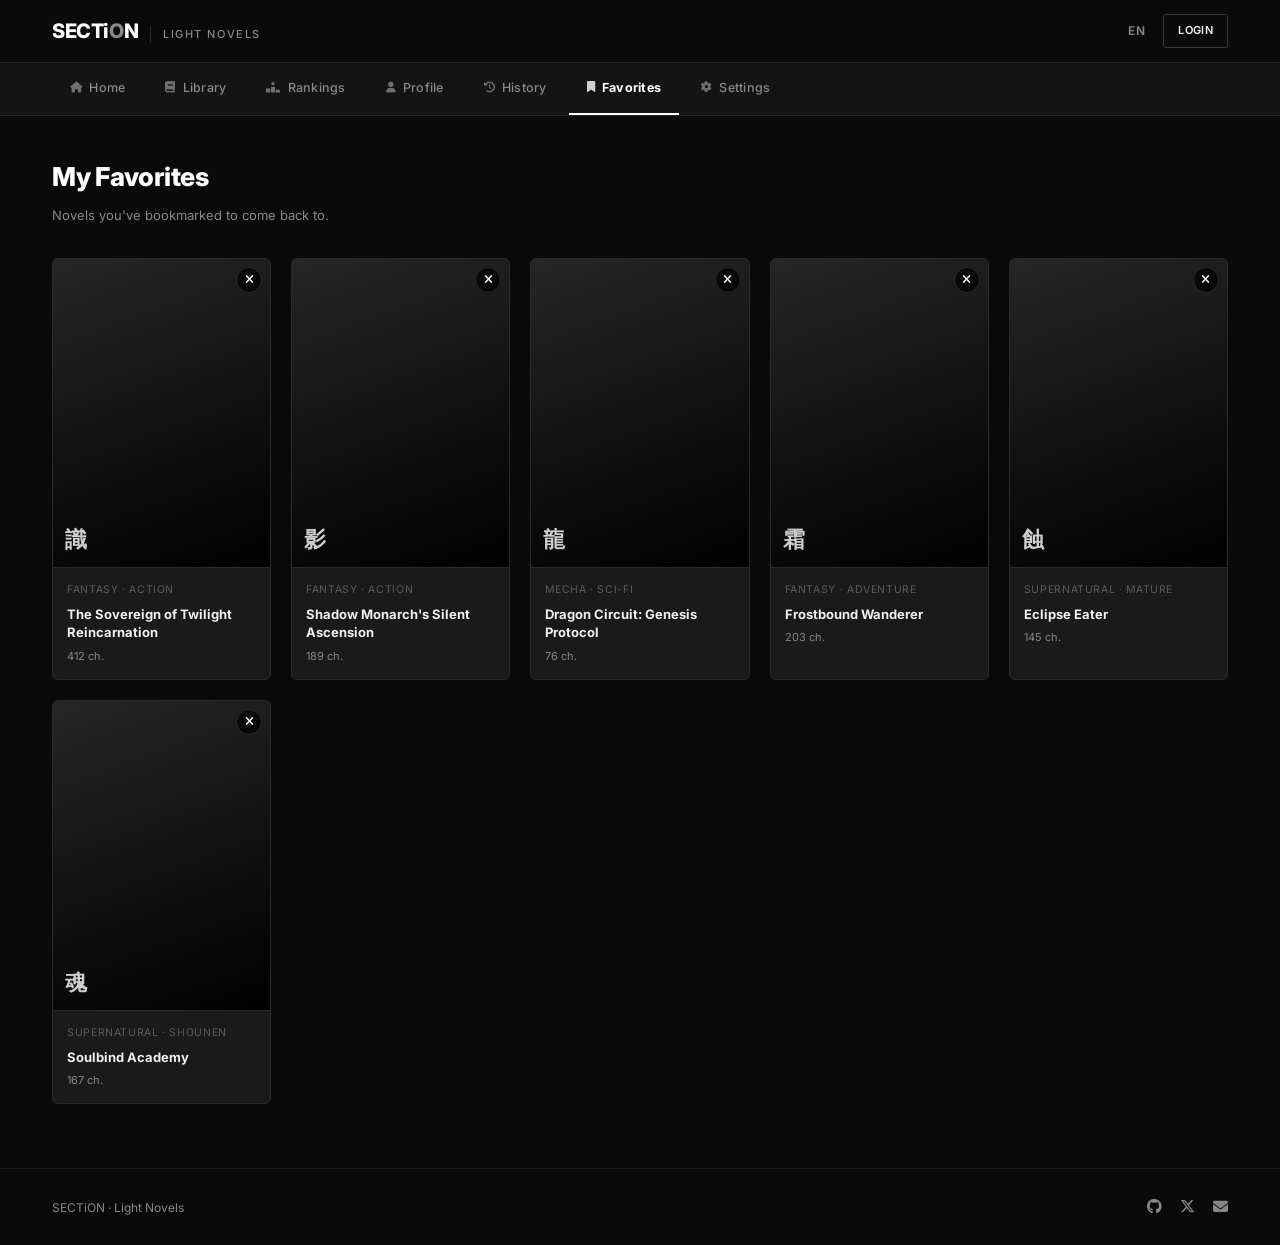
==== favorites.html @ a9628f1f "Initial commit: SECTiON light novel reader site" ====
<!DOCTYPE html>
<html lang="en">
<head>
<meta charset="UTF-8">
<meta name="viewport" content="width=device-width, initial-scale=1.0">
<title>My Favorites — SECTiON</title>
<link rel="preconnect" href="https://fonts.googleapis.com">
<link href="https://fonts.googleapis.com/css2?family=Inter:wght@300;400;500;600;700;800&display=swap" rel="stylesheet">
<link rel="stylesheet" href="https://cdnjs.cloudflare.com/ajax/libs/font-awesome/6.5.1/css/all.min.css">
<link rel="stylesheet" href="style.css">
</head>
<body>

<header class="topbar">
  <div class="topbar-inner">
    <div class="brand">
      <a href="index.html" class="brand-mark">SECTi<span class="dot">O</span>N</a>
      <span class="brand-sub">Light Novels</span>
    </div>
    <div class="topbar-right">
      <span class="lang-switch">EN</span>
      <a href="login.html" class="btn btn-outline btn-sm">Login</a>
    </div>
  </div>
</header>

<nav class="navbar">
  <div class="navbar-inner">
    <a href="index.html"><i class="fa-solid fa-house"></i>Home</a>
    <a href="library.html"><i class="fa-solid fa-book"></i>Library</a>
    <a href="rankings.html"><i class="fa-solid fa-ranking-star"></i>Rankings</a>
    <a href="profile.html"><i class="fa-solid fa-user"></i>Profile</a>
    <a href="history.html"><i class="fa-solid fa-clock-rotate-left"></i>History</a>
    <a href="favorites.html" class="active"><i class="fa-solid fa-bookmark"></i>Favorites</a>
    <a href="settings.html"><i class="fa-solid fa-gear"></i>Settings</a>
  </div>
</nav>

<main>
  <div class="container">

    <h1 class="page-title">My Favorites</h1>
    <p class="page-subtitle">Novels you've bookmarked to come back to.</p>

    <div class="novel-grid">

      <a href="novel-detail.html" class="novel-card">
        <button class="remove-btn"><i class="fa-solid fa-xmark"></i></button>
        <div class="cover" data-initial="識"></div>
        <div class="info">
          <div class="genre-mini">Fantasy · Action</div>
          <div class="title">The Sovereign of Twilight Reincarnation</div>
          <div class="meta-line"><span>412 ch.</span></div>
        </div>
      </a>

      <a href="novel-detail.html" class="novel-card">
        <button class="remove-btn"><i class="fa-solid fa-xmark"></i></button>
        <div class="cover" data-initial="影"></div>
        <div class="info">
          <div class="genre-mini">Fantasy · Action</div>
          <div class="title">Shadow Monarch's Silent Ascension</div>
          <div class="meta-line"><span>189 ch.</span></div>
        </div>
      </a>

      <a href="novel-detail.html" class="novel-card">
        <button class="remove-btn"><i class="fa-solid fa-xmark"></i></button>
        <div class="cover" data-initial="龍"></div>
        <div class="info">
          <div class="genre-mini">Mecha · Sci-fi</div>
          <div class="title">Dragon Circuit: Genesis Protocol</div>
          <div class="meta-line"><span>76 ch.</span></div>
        </div>
      </a>

      <a href="novel-detail.html" class="novel-card">
        <button class="remove-btn"><i class="fa-solid fa-xmark"></i></button>
        <div class="cover" data-initial="霜"></div>
        <div class="info">
          <div class="genre-mini">Fantasy · Adventure</div>
          <div class="title">Frostbound Wanderer</div>
          <div class="meta-line"><span>203 ch.</span></div>
        </div>
      </a>

      <a href="novel-detail.html" class="novel-card">
        <button class="remove-btn"><i class="fa-solid fa-xmark"></i></button>
        <div class="cover" data-initial="蝕"></div>
        <div class="info">
          <div class="genre-mini">Supernatural · Mature</div>
          <div class="title">Eclipse Eater</div>
          <div class="meta-line"><span>145 ch.</span></div>
        </div>
      </a>

      <a href="novel-detail.html" class="novel-card">
        <button class="remove-btn"><i class="fa-solid fa-xmark"></i></button>
        <div class="cover" data-initial="魂"></div>
        <div class="info">
          <div class="genre-mini">Supernatural · Shounen</div>
          <div class="title">Soulbind Academy</div>
          <div class="meta-line"><span>167 ch.</span></div>
        </div>
      </a>

    </div>

  </div>
</main>

<footer class="footer">
  <div class="footer-inner">
    <span>SECTiON · Light Novels</span>
    <div class="footer-social">
      <a href="#"><i class="fa-brands fa-github"></i></a>
      <a href="#"><i class="fa-brands fa-x-twitter"></i></a>
      <a href="#"><i class="fa-solid fa-envelope"></i></a>
    </div>
  </div>
</footer>

</body>
</html>
---- style.css ----
/* ==========================================================================
   SECTiON — Light Novel MTL Reader
   Shared stylesheet — Black & White, minimal, high-end
   ========================================================================== */

:root {
  --bg-main: #0a0a0a;
  --bg-secondary: #141414;
  --bg-card: #1a1a1a;
  --bg-hover: #222222;

  --text-main: #f0f0f0;
  --text-secondary: #888888;
  --text-tertiary: #5c5c5c;
  --text-highlight: #ffffff;

  --border: #2a2a2a;
  --border-soft: #1f1f1f;
  --accent: #ffffff;
  --accent-dim: #cccccc;

  --radius: 6px;
  --radius-sm: 3px;

  --font: 'Inter', -apple-system, sans-serif;

  --ease: cubic-bezier(0.16, 1, 0.3, 1);
}

* { margin: 0; padding: 0; box-sizing: border-box; }

html { scroll-behavior: smooth; }

body {
  background: var(--bg-main);
  color: var(--text-main);
  font-family: var(--font);
  font-size: 14.5px;
  line-height: 1.6;
  -webkit-font-smoothing: antialiased;
  min-height: 100vh;
  display: flex;
  flex-direction: column;
}

a { color: inherit; text-decoration: none; }
ul { list-style: none; }
img { max-width: 100%; display: block; }
button, input, select { font-family: var(--font); }

::selection { background: #ffffff; color: #000000; }

:focus-visible {
  outline: 1px solid var(--text-main);
  outline-offset: 2px;
}

.container {
  max-width: 1240px;
  margin: 0 auto;
  padding: 0 32px;
  width: 100%;
}

/* ==========================================================================
   TOP BAR
   ========================================================================== */

.topbar {
  border-bottom: 1px solid var(--border-soft);
  background: var(--bg-main);
}

.topbar-inner {
  display: flex;
  align-items: center;
  justify-content: space-between;
  padding: 14px 32px;
  max-width: 1240px;
  margin: 0 auto;
}

.brand {
  display: flex;
  align-items: baseline;
  gap: 12px;
}

.brand-mark {
  font-size: 20px;
  font-weight: 800;
  letter-spacing: -0.02em;
  color: var(--text-highlight);
}

.brand-mark .dot {
  color: var(--text-secondary);
}

.brand-sub {
  font-size: 11px;
  font-weight: 500;
  color: var(--text-secondary);
  text-transform: uppercase;
  letter-spacing: 0.14em;
  padding-left: 12px;
  border-left: 1px solid var(--border);
}

.topbar-right {
  display: flex;
  align-items: center;
  gap: 18px;
}

.lang-switch {
  font-size: 12px;
  font-weight: 600;
  color: var(--text-secondary);
  letter-spacing: 0.04em;
  cursor: pointer;
  transition: color 0.2s var(--ease);
}
.lang-switch:hover { color: var(--text-main); }

/* ==========================================================================
   BUTTONS
   ========================================================================== */

.btn {
  display: inline-flex;
  align-items: center;
  justify-content: center;
  gap: 8px;
  font-size: 12.5px;
  font-weight: 600;
  letter-spacing: 0.03em;
  text-transform: uppercase;
  padding: 10px 20px;
  border-radius: var(--radius-sm);
  border: 1px solid var(--border);
  cursor: pointer;
  transition: all 0.2s var(--ease);
  white-space: nowrap;
}

.btn-outline {
  background: transparent;
  color: var(--text-main);
  border-color: #3a3a3a;
}
.btn-outline:hover {
  border-color: var(--text-highlight);
  color: var(--text-highlight);
  background: var(--bg-hover);
}

.btn-solid {
  background: var(--text-highlight);
  color: #0a0a0a;
  border-color: var(--text-highlight);
}
.btn-solid:hover {
  background: var(--accent-dim);
  border-color: var(--accent-dim);
}

.btn-ghost {
  background: transparent;
  border-color: transparent;
  color: var(--text-secondary);
}
.btn-ghost:hover { color: var(--text-main); }

.btn-sm { padding: 7px 14px; font-size: 11px; }
.btn-block { width: 100%; }
.btn-icon-only {
  width: 40px; height: 40px; padding: 0; border-radius: var(--radius-sm);
}

/* ==========================================================================
   NAVBAR
   ========================================================================== */

.navbar {
  border-bottom: 1px solid var(--border);
  background: var(--bg-secondary);
}

.navbar-inner {
  max-width: 1240px;
  margin: 0 auto;
  padding: 0 32px;
  display: flex;
  gap: 4px;
  overflow-x: auto;
}

.navbar a {
  display: inline-flex;
  align-items: center;
  gap: 7px;
  padding: 15px 18px;
  font-size: 12.5px;
  font-weight: 500;
  color: var(--text-secondary);
  border-bottom: 2px solid transparent;
  transition: color 0.2s var(--ease), border-color 0.2s var(--ease);
  letter-spacing: 0.02em;
}

.navbar a i { font-size: 11px; opacity: 0.8; }

.navbar a:hover { color: var(--text-main); }

.navbar a.active {
  color: var(--text-highlight);
  font-weight: 700;
  border-bottom-color: var(--text-highlight);
}

/* ==========================================================================
   MAIN LAYOUT
   ========================================================================== */

main {
  flex: 1;
  padding: 40px 0 64px;
}

.section-head {
  display: flex;
  align-items: baseline;
  justify-content: space-between;
  margin-bottom: 20px;
  gap: 20px;
}

.section-head h2 {
  font-size: 15px;
  font-weight: 700;
  text-transform: uppercase;
  letter-spacing: 0.1em;
  color: var(--text-highlight);
  display: flex;
  align-items: center;
  gap: 12px;
}

.section-head h2::before {
  content: '';
  width: 3px;
  height: 14px;
  background: var(--text-highlight);
  display: inline-block;
}

.section-head .view-all {
  font-size: 12px;
  color: var(--text-secondary);
  font-weight: 600;
  letter-spacing: 0.02em;
}
.section-head .view-all:hover { color: var(--text-main); }

section.block { margin-bottom: 56px; }

/* ==========================================================================
   GENRE TAGS
   ========================================================================== */

.genre-tags {
  display: flex;
  flex-wrap: wrap;
  gap: 8px;
  margin-bottom: 48px;
}

.genre-tag {
  padding: 8px 16px;
  font-size: 12px;
  font-weight: 500;
  color: var(--text-secondary);
  border: 1px solid var(--border);
  border-radius: var(--radius-sm);
  transition: all 0.2s var(--ease);
  letter-spacing: 0.01em;
}

.genre-tag:hover {
  color: var(--text-main);
  border-color: #444444;
}

.genre-tag.active {
  color: #0a0a0a;
  background: var(--text-highlight);
  border-color: var(--text-highlight);
  font-weight: 700;
}

/* ==========================================================================
   FEATURED NOVEL
   ========================================================================== */

.featured {
  background: var(--bg-secondary);
  border: 1px solid var(--border);
  border-radius: var(--radius);
  padding: 44px;
  display: grid;
  grid-template-columns: 200px 1fr;
  gap: 40px;
}

.featured-cover {
  width: 200px;
  height: 280px;
  border-radius: var(--radius-sm);
  background: linear-gradient(155deg, #2a2a2a 0%, #0a0a0a 60%, #000 100%);
  border: 1px solid var(--border);
  position: relative;
  overflow: hidden;
}

.featured-cover::after {
  content: '';
  position: absolute;
  inset: 0;
  background: repeating-linear-gradient(115deg, transparent 0 18px, rgba(255,255,255,0.025) 18px 19px);
}

.featured-cover .cover-glyph {
  position: absolute;
  bottom: 16px;
  left: 16px;
  font-size: 34px;
  font-weight: 800;
  color: rgba(255,255,255,0.85);
  letter-spacing: -0.03em;
}

.badge {
  display: inline-block;
  font-size: 10.5px;
  font-weight: 800;
  letter-spacing: 0.12em;
  text-transform: uppercase;
  padding: 5px 10px;
  border: 1px solid var(--text-highlight);
  color: var(--text-highlight);
  border-radius: var(--radius-sm);
  margin-bottom: 16px;
}

.featured-body { display: flex; flex-direction: column; }

.featured-title {
  font-size: 30px;
  font-weight: 800;
  letter-spacing: -0.02em;
  margin-bottom: 10px;
  color: var(--text-highlight);
}

.tag-row {
  display: flex;
  gap: 8px;
  flex-wrap: wrap;
  margin-bottom: 18px;
}

.tag {
  font-size: 11px;
  font-weight: 600;
  color: var(--text-secondary);
  border: 1px solid var(--border);
  padding: 4px 10px;
  border-radius: var(--radius-sm);
  letter-spacing: 0.02em;
}

.featured-desc {
  color: var(--text-secondary);
  font-size: 13.5px;
  line-height: 1.75;
  margin-bottom: 22px;
  max-width: 640px;
}

.featured-meta {
  display: flex;
  gap: 28px;
  margin-bottom: 26px;
  font-size: 12.5px;
  color: var(--text-secondary);
}

.featured-meta strong {
  color: var(--text-main);
  font-weight: 700;
  display: block;
  font-size: 15px;
  margin-bottom: 2px;
}

.featured-actions { display: flex; gap: 12px; margin-top: auto; }

/* ==========================================================================
   NOVEL GRID / CARDS
   ========================================================================== */

.novel-grid {
  display: grid;
  grid-template-columns: repeat(auto-fill, minmax(190px, 1fr));
  gap: 20px;
}

.novel-card {
  background: var(--bg-card);
  border: 1px solid var(--border);
  border-radius: var(--radius);
  overflow: hidden;
  transition: border-color 0.2s var(--ease), transform 0.2s var(--ease), background 0.2s var(--ease);
  display: block;
  position: relative;
}

.novel-card:hover {
  border-color: #444444;
  background: var(--bg-hover);
  transform: translateY(-2px);
}

.novel-card .cover {
  width: 100%;
  aspect-ratio: 2 / 2.85;
  background: linear-gradient(160deg, #262626 0%, #0d0d0d 65%, #000 100%);
  position: relative;
  border-bottom: 1px solid var(--border);
}

.novel-card .cover::after {
  content: attr(data-initial);
  position: absolute;
  bottom: 10px;
  left: 12px;
  font-size: 22px;
  font-weight: 800;
  color: rgba(255,255,255,0.8);
}

.novel-card .remove-btn {
  position: absolute;
  top: 8px;
  right: 8px;
  width: 26px;
  height: 26px;
  border-radius: 50%;
  background: rgba(0,0,0,0.7);
  border: 1px solid var(--border);
  color: var(--text-main);
  display: flex;
  align-items: center;
  justify-content: center;
  font-size: 12px;
  z-index: 2;
  transition: all 0.2s var(--ease);
}
.novel-card .remove-btn:hover {
  background: var(--text-highlight);
  color: #0a0a0a;
}

.novel-card .info { padding: 14px; }

.novel-card .title {
  font-size: 13px;
  font-weight: 700;
  color: var(--text-main);
  margin-bottom: 6px;
  display: -webkit-box;
  -webkit-line-clamp: 2;
  -webkit-box-orient: vertical;
  overflow: hidden;
  line-height: 1.4;
}

.novel-card:hover .title { color: var(--text-highlight); }

.novel-card .meta-line {
  display: flex;
  justify-content: space-between;
  font-size: 11px;
  color: var(--text-secondary);
}

.novel-card .genre-mini {
  font-size: 10.5px;
  color: var(--text-tertiary);
  text-transform: uppercase;
  letter-spacing: 0.06em;
  margin-bottom: 6px;
}

/* ==========================================================================
   TOP SPENDERS / RANK LIST
   ========================================================================== */

.rank-list {
  background: var(--bg-card);
  border: 1px solid var(--border);
  border-radius: var(--radius);
  overflow: hidden;
}

.rank-row {
  display: flex;
  align-items: center;
  gap: 18px;
  padding: 14px 22px;
  border-bottom: 1px solid var(--border-soft);
  transition: background 0.2s var(--ease);
}
.rank-row:last-child { border-bottom: none; }
.rank-row:hover { background: var(--bg-hover); }

.rank-num {
  font-size: 15px;
  font-weight: 800;
  color: var(--text-tertiary);
  width: 28px;
  text-align: center;
}
.rank-row:nth-child(-n+3) .rank-num { color: var(--text-highlight); font-size: 18px; }

.rank-avatar {
  width: 34px; height: 34px;
  border-radius: 50%;
  background: #262626;
  border: 1px solid var(--border);
  display: flex; align-items: center; justify-content: center;
  font-size: 12px; font-weight: 700; color: var(--text-secondary);
}

.rank-name { flex: 1; font-size: 13px; font-weight: 600; color: var(--text-main); }
.rank-sub { font-size: 11px; color: var(--text-secondary); }

.rank-tickets {
  font-size: 13px; font-weight: 700; color: var(--text-highlight);
  display: flex; align-items: center; gap: 6px;
}
.rank-tickets i { font-size: 11px; color: var(--text-secondary); }

/* ==========================================================================
   AD BLOCKER NOTICE
   ========================================================================== */

.ad-notice {
  display: flex;
  align-items: center;
  justify-content: space-between;
  gap: 20px;
  background: var(--bg-secondary);
  border: 1px solid var(--border);
  border-radius: var(--radius);
  padding: 16px 24px;
  margin-bottom: 44px;
}

.ad-notice-text {
  display: flex;
  align-items: center;
  gap: 14px;
  font-size: 13px;
  color: var(--text-secondary);
}
.ad-notice-text i { color: var(--text-main); font-size: 16px; }
.ad-notice-text strong { color: var(--text-main); font-weight: 700; }

/* ==========================================================================
   FOOTER
   ========================================================================== */

.footer {
  border-top: 1px solid var(--border-soft);
  padding: 26px 0;
  margin-top: auto;
}

.footer-inner {
  max-width: 1240px;
  margin: 0 auto;
  padding: 0 32px;
  display: flex;
  align-items: center;
  justify-content: space-between;
  font-size: 12px;
  color: var(--text-secondary);
}

.footer-social { display: flex; gap: 18px; }
.footer-social a {
  color: var(--text-secondary);
  font-size: 15px;
  transition: color 0.2s var(--ease);
}
.footer-social a:hover { color: var(--text-highlight); }

/* ==========================================================================
   LOGIN PAGE
   ========================================================================== */

.auth-wrap {
  min-height: calc(100vh - 200px);
  display: flex;
  align-items: center;
  justify-content: center;
  padding: 60px 20px;
}

.auth-box {
  width: 420px;
  max-width: 100%;
  background: var(--bg-secondary);
  border: 1px solid var(--border);
  border-radius: var(--radius);
  padding: 40px;
}

.auth-title {
  font-size: 24px;
  font-weight: 800;
  color: var(--text-highlight);
  margin-bottom: 6px;
  letter-spacing: -0.01em;
}

.auth-sub {
  font-size: 13px;
  color: var(--text-secondary);
  margin-bottom: 30px;
}

.field { margin-bottom: 18px; }

.field label {
  display: block;
  font-size: 11.5px;
  font-weight: 700;
  text-transform: uppercase;
  letter-spacing: 0.06em;
  color: var(--text-secondary);
  margin-bottom: 8px;
}

.field input {
  width: 100%;
  background: var(--bg-main);
  border: 1px solid var(--border);
  border-radius: var(--radius-sm);
  color: var(--text-main);
  padding: 11px 14px;
  font-size: 13.5px;
  transition: border-color 0.2s var(--ease);
}
.field input:focus {
  outline: none;
  border-color: var(--text-highlight);
}
.field input::placeholder { color: var(--text-tertiary); }

.field-row {
  display: flex;
  align-items: center;
  justify-content: space-between;
  margin-bottom: 24px;
  font-size: 12px;
}

.checkbox-row { display: flex; align-items: center; gap: 8px; color: var(--text-secondary); }
.checkbox-row input { accent-color: #ffffff; }

.link-muted { color: var(--text-secondary); }
.link-muted:hover { color: var(--text-main); }

.auth-divider {
  display: flex;
  align-items: center;
  gap: 14px;
  margin: 26px 0;
  color: var(--text-tertiary);
  font-size: 11px;
  text-transform: uppercase;
  letter-spacing: 0.08em;
}
.auth-divider::before, .auth-divider::after {
  content: '';
  flex: 1;
  height: 1px;
  background: var(--border);
}

.social-row { display: flex; gap: 12px; }
.social-btn {
  flex: 1;
  height: 42px;
  border: 1px solid var(--border);
  border-radius: var(--radius-sm);
  display: flex;
  align-items: center;
  justify-content: center;
  font-size: 15px;
  color: var(--text-main);
  transition: all 0.2s var(--ease);
}
.social-btn:hover { border-color: var(--text-highlight); background: var(--bg-hover); }

.auth-footer {
  text-align: center;
  margin-top: 26px;
  font-size: 12.5px;
  color: var(--text-secondary);
}
.auth-footer a { color: var(--text-highlight); font-weight: 700; }

/* ==========================================================================
   NOVEL DETAIL
   ========================================================================== */

.detail-head {
  display: grid;
  grid-template-columns: 200px 1fr;
  gap: 40px;
  margin-bottom: 48px;
}

.detail-cover {
  width: 200px;
  height: 280px;
  border-radius: var(--radius-sm);
  border: 1px solid var(--border);
  background: linear-gradient(155deg, #2c2c2c 0%, #0a0a0a 60%, #000 100%);
  position: relative;
}
.detail-cover::after {
  content: '愛';
  position: absolute;
  bottom: 16px; left: 16px;
  font-size: 34px; font-weight: 800;
  color: rgba(255,255,255,0.75);
}

.detail-title {
  font-size: 28px;
  font-weight: 800;
  color: var(--text-highlight);
  letter-spacing: -0.02em;
  margin-bottom: 6px;
}

.detail-alt {
  font-size: 13px;
  color: var(--text-secondary);
  margin-bottom: 16px;
}

.stat-row {
  display: flex;
  gap: 36px;
  margin: 22px 0;
  padding: 18px 0;
  border-top: 1px solid var(--border);
  border-bottom: 1px solid var(--border);
}

.stat-item strong {
  display: block;
  font-size: 19px;
  font-weight: 800;
  color: var(--text-highlight);
}
.stat-item span {
  font-size: 11px;
  color: var(--text-secondary);
  text-transform: uppercase;
  letter-spacing: 0.06em;
}

.detail-desc {
  color: var(--text-secondary);
  font-size: 13.5px;
  line-height: 1.8;
  max-width: 700px;
  margin-bottom: 24px;
}

.detail-actions { display: flex; gap: 12px; }

.chapter-list {
  background: var(--bg-card);
  border: 1px solid var(--border);
  border-radius: var(--radius);
  overflow: hidden;
}

.chapter-row {
  display: flex;
  align-items: center;
  justify-content: space-between;
  padding: 16px 24px;
  border-bottom: 1px solid var(--border-soft);
  transition: background 0.2s var(--ease);
}
.chapter-row:last-child { border-bottom: none; }
.chapter-row:hover { background: var(--bg-hover); }

.chapter-info { display: flex; align-items: center; gap: 16px; }
.chapter-num { font-size: 12px; color: var(--text-tertiary); font-weight: 700; width: 46px; }
.chapter-name { font-size: 13.5px; font-weight: 600; color: var(--text-main); }
.chapter-date { font-size: 11.5px; color: var(--text-secondary); }

.status-pill {
  font-size: 10.5px;
  font-weight: 700;
  text-transform: uppercase;
  letter-spacing: 0.06em;
  padding: 4px 10px;
  border-radius: var(--radius-sm);
}
.status-pill.read { color: var(--text-tertiary); border: 1px solid var(--border); }
.status-pill.unread { color: #0a0a0a; background: var(--text-highlight); }

/* ==========================================================================
   LIBRARY / FILTER BAR
   ========================================================================== */

.filter-bar {
  display: flex;
  align-items: center;
  gap: 14px;
  margin-bottom: 32px;
  flex-wrap: wrap;
}

.search-box {
  flex: 1;
  min-width: 220px;
  position: relative;
}
.search-box i {
  position: absolute;
  left: 14px; top: 50%; transform: translateY(-50%);
  color: var(--text-secondary);
  font-size: 13px;
}
.search-box input {
  width: 100%;
  background: var(--bg-card);
  border: 1px solid var(--border);
  border-radius: var(--radius-sm);
  color: var(--text-main);
  padding: 11px 14px 11px 38px;
  font-size: 13px;
}
.search-box input:focus { outline: none; border-color: #444; }
.search-box input::placeholder { color: var(--text-tertiary); }

.select-box select {
  background: var(--bg-card);
  border: 1px solid var(--border);
  border-radius: var(--radius-sm);
  color: var(--text-main);
  padding: 11px 16px;
  font-size: 12.5px;
  font-weight: 600;
  cursor: pointer;
}

.pagination {
  display: flex;
  justify-content: center;
  gap: 8px;
  margin-top: 48px;
}
.page-btn {
  width: 36px; height: 36px;
  border: 1px solid var(--border);
  border-radius: var(--radius-sm);
  display: flex; align-items: center; justify-content: center;
  font-size: 12.5px; font-weight: 600; color: var(--text-secondary);
  transition: all 0.2s var(--ease);
}
.page-btn:hover { color: var(--text-main); border-color: #444; }
.page-btn.active { background: var(--text-highlight); color: #0a0a0a; border-color: var(--text-highlight); font-weight: 800; }

/* ==========================================================================
   RANKINGS
   ========================================================================== */

.tab-row {
  display: flex;
  gap: 6px;
  margin-bottom: 32px;
  border: 1px solid var(--border);
  border-radius: var(--radius-sm);
  padding: 4px;
  width: fit-content;
}
.tab-btn {
  padding: 9px 22px;
  font-size: 12px;
  font-weight: 700;
  letter-spacing: 0.03em;
  text-transform: uppercase;
  color: var(--text-secondary);
  border-radius: 4px;
  transition: all 0.2s var(--ease);
}
.tab-btn:hover { color: var(--text-main); }
.tab-btn.active { background: var(--text-highlight); color: #0a0a0a; }

.ranking-list { display: flex; flex-direction: column; gap: 10px; }

.ranking-row {
  display: flex;
  align-items: center;
  gap: 22px;
  padding: 20px 26px;
  background: var(--bg-card);
  border: 1px solid var(--border);
  border-radius: var(--radius);
  transition: all 0.2s var(--ease);
}
.ranking-row:hover { border-color: #444; background: var(--bg-hover); }

.ranking-row.top3 { padding: 26px 30px; }

.ranking-index {
  font-size: 22px;
  font-weight: 800;
  color: var(--text-tertiary);
  width: 44px;
}
.ranking-row.top3 .ranking-index { font-size: 32px; color: var(--text-highlight); }

.ranking-cover {
  width: 46px; height: 64px;
  border-radius: var(--radius-sm);
  border: 1px solid var(--border);
  background: linear-gradient(160deg, #262626, #0a0a0a);
  flex-shrink: 0;
}
.ranking-row.top3 .ranking-cover { width: 58px; height: 80px; }

.ranking-info { flex: 1; }
.ranking-title { font-size: 14.5px; font-weight: 700; color: var(--text-main); margin-bottom: 4px; }
.ranking-row.top3 .ranking-title { font-size: 17px; color: var(--text-highlight); }
.ranking-genres { font-size: 11px; color: var(--text-secondary); }

.ranking-tickets { text-align: right; }
.ranking-tickets strong { display: block; font-size: 17px; font-weight: 800; color: var(--text-highlight); }
.ranking-tickets span { font-size: 10.5px; color: var(--text-secondary); text-transform: uppercase; letter-spacing: 0.06em; }

/* ==========================================================================
   PROFILE
   ========================================================================== */

.profile-head {
  display: flex;
  align-items: center;
  gap: 28px;
  margin-bottom: 40px;
}

.avatar-lg {
  width: 100px; height: 100px;
  border-radius: 50%;
  border: 1px solid var(--text-highlight);
  background: #1a1a1a;
  display: flex; align-items: center; justify-content: center;
  font-size: 34px; font-weight: 800; color: var(--text-highlight);
}

.profile-name { font-size: 24px; font-weight: 800; color: var(--text-highlight); margin-bottom: 4px; }
.profile-handle { font-size: 13px; color: var(--text-secondary); margin-bottom: 10px; }
.profile-bio { font-size: 13px; color: var(--text-secondary); max-width: 480px; line-height: 1.6; }

.stat-cards {
  display: grid;
  grid-template-columns: repeat(3, 1fr);
  gap: 16px;
  margin-bottom: 40px;
}
.stat-card {
  background: var(--bg-card);
  border: 1px solid var(--border);
  border-radius: var(--radius);
  padding: 22px;
  text-align: center;
}
.stat-card strong { display: block; font-size: 26px; font-weight: 800; color: var(--text-highlight); margin-bottom: 4px; }
.stat-card span { font-size: 11px; color: var(--text-secondary); text-transform: uppercase; letter-spacing: 0.08em; }

.submenu {
  display: flex;
  gap: 10px;
  margin-bottom: 32px;
}
.submenu a {
  padding: 10px 18px;
  border: 1px solid var(--border);
  border-radius: var(--radius-sm);
  font-size: 12.5px;
  font-weight: 600;
  color: var(--text-secondary);
  transition: all 0.2s var(--ease);
}
.submenu a:hover { color: var(--text-main); border-color: #444; }

.recent-row {
  display: flex;
  align-items: center;
  gap: 16px;
  padding: 14px 20px;
  border-bottom: 1px solid var(--border-soft);
}
.recent-row:last-child { border-bottom: none; }
.recent-cover { width: 40px; height: 56px; border-radius: 3px; border: 1px solid var(--border); background: linear-gradient(160deg,#262626,#0a0a0a); flex-shrink:0; }
.recent-title { font-size: 13px; font-weight: 600; flex: 1; }
.recent-progress { font-size: 11.5px; color: var(--text-secondary); }

/* ==========================================================================
   HISTORY
   ========================================================================== */

.page-title {
  font-size: 26px;
  font-weight: 800;
  color: var(--text-highlight);
  letter-spacing: -0.01em;
  margin-bottom: 8px;
}
.page-subtitle {
  font-size: 13px;
  color: var(--text-secondary);
  margin-bottom: 32px;
}

.chip-filter { display: flex; gap: 8px; margin-bottom: 28px; }
.chip {
  padding: 8px 16px;
  font-size: 12px;
  font-weight: 600;
  color: var(--text-secondary);
  border: 1px solid var(--border);
  border-radius: 20px;
  transition: all 0.2s var(--ease);
}
.chip:hover { color: var(--text-main); }
.chip.active { background: var(--text-highlight); color: #0a0a0a; border-color: var(--text-highlight); }

.history-item {
  display: flex;
  align-items: center;
  gap: 20px;
  padding: 18px 22px;
  background: var(--bg-card);
  border: 1px solid var(--border);
  border-radius: var(--radius);
  margin-bottom: 12px;
}
.history-cover { width: 52px; height: 74px; border-radius: 3px; border: 1px solid var(--border); background: linear-gradient(160deg,#262626,#0a0a0a); flex-shrink: 0; }
.history-body { flex: 1; }
.history-title { font-size: 14px; font-weight: 700; margin-bottom: 6px; }
.history-chapter { font-size: 12px; color: var(--text-secondary); margin-bottom: 8px; }

.progress-bar {
  width: 100%; max-width: 300px; height: 4px;
  background: var(--border);
  border-radius: 2px;
  overflow: hidden;
}
.progress-fill { height: 100%; background: var(--text-highlight); }

.history-status {
  font-size: 10.5px;
  font-weight: 700;
  text-transform: uppercase;
  letter-spacing: 0.06em;
  padding: 5px 12px;
  border-radius: var(--radius-sm);
  border: 1px solid var(--border);
  color: var(--text-secondary);
  white-space: nowrap;
}
.history-status.reading { color: var(--text-highlight); border-color: var(--text-highlight); }

/* ==========================================================================
   SETTINGS
   ========================================================================== */

.settings-group {
  background: var(--bg-card);
  border: 1px solid var(--border);
  border-radius: var(--radius);
  margin-bottom: 24px;
  overflow: hidden;
}
.settings-group-title {
  padding: 16px 24px;
  font-size: 11.5px;
  font-weight: 800;
  text-transform: uppercase;
  letter-spacing: 0.1em;
  color: var(--text-secondary);
  border-bottom: 1px solid var(--border);
}
.settings-row {
  display: flex;
  align-items: center;
  justify-content: space-between;
  padding: 18px 24px;
  border-bottom: 1px solid var(--border-soft);
}
.settings-row:last-child { border-bottom: none; }
.settings-label { font-size: 13.5px; font-weight: 600; color: var(--text-main); margin-bottom: 3px; }
.settings-desc { font-size: 11.5px; color: var(--text-secondary); }

.toggle {
  width: 44px; height: 24px;
  border-radius: 12px;
  background: #333333;
  border: 1px solid var(--border);
  position: relative;
  flex-shrink: 0;
  cursor: pointer;
}
.toggle::after {
  content: '';
  position: absolute;
  top: 2px; left: 2px;
  width: 18px; height: 18px;
  border-radius: 50%;
  background: var(--text-secondary);
  transition: all 0.2s var(--ease);
}
.toggle.on { background: #3a3a3a; border-color: var(--text-highlight); }
.toggle.on::after { left: 22px; background: var(--text-highlight); }

.settings-row select {
  background: var(--bg-main);
  border: 1px solid var(--border);
  border-radius: var(--radius-sm);
  color: var(--text-main);
  padding: 8px 14px;
  font-size: 12.5px;
}

.danger-text { color: #999999; }
.btn-danger {
  border-color: #444;
  color: var(--text-main);
}
.btn-danger:hover { border-color: #ffffff; background: var(--bg-hover); }

/* ==========================================================================
   RESPONSIVE
   ========================================================================== */

@media (max-width: 860px) {
  .featured { grid-template-columns: 1fr; }
  .featured-cover { width: 140px; height: 196px; }
  .detail-head { grid-template-columns: 1fr; }
  .detail-cover { width: 140px; height: 196px; }
  .stat-cards { grid-template-columns: repeat(3, 1fr); gap: 10px; }
  .profile-head { flex-direction: column; text-align: center; }
}

@media (max-width: 600px) {
  .topbar-inner, .navbar-inner, .container, .footer-inner { padding-left: 18px; padding-right: 18px; }
  .brand-sub { display: none; }
  .novel-grid { grid-template-columns: repeat(2, 1fr); }
  .stat-cards { grid-template-columns: 1fr; }
  .ad-notice { flex-direction: column; align-items: flex-start; }
  .auth-box { padding: 28px; }
}
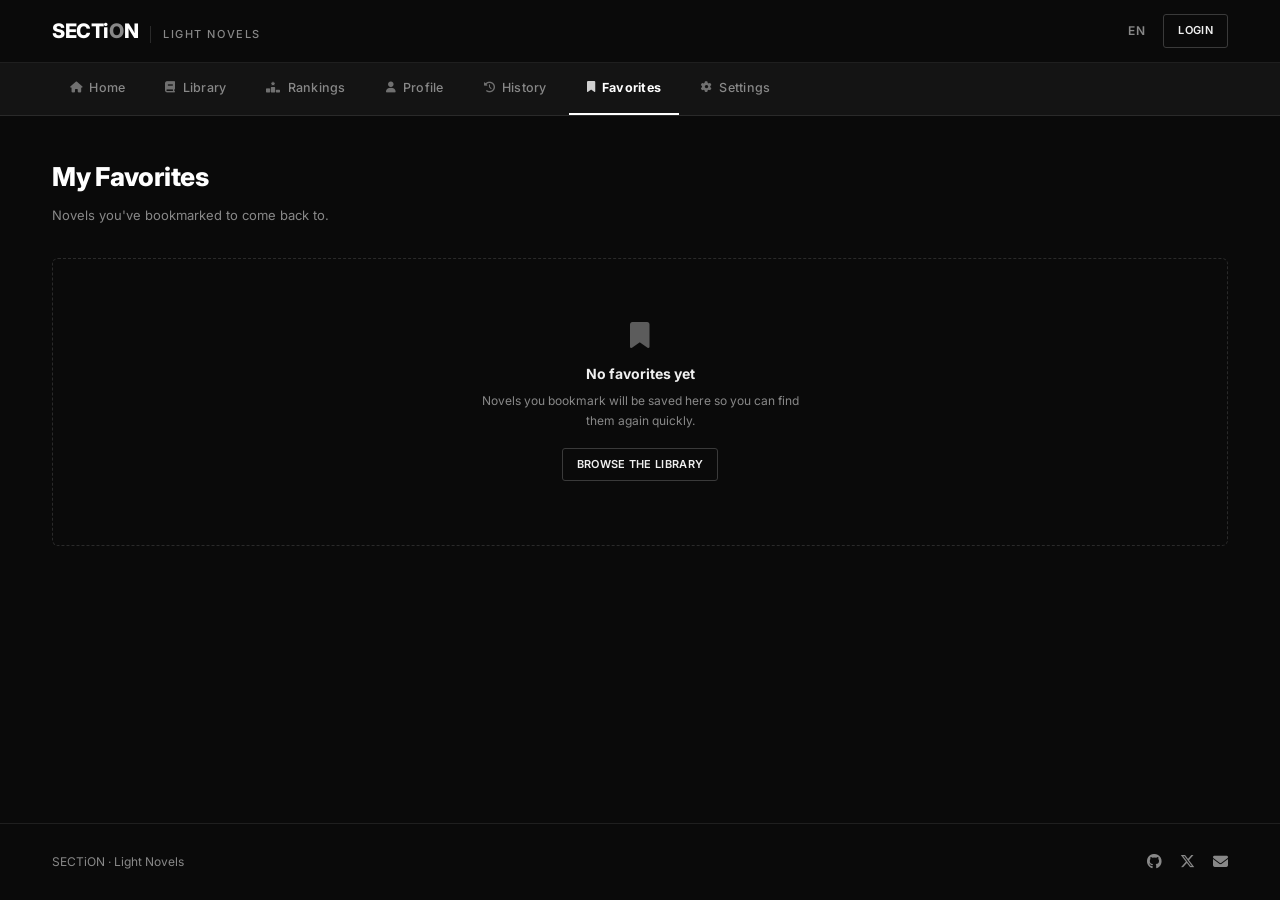
==== commit 86c1c403: "Remove mockup data, add chapter reading page and novel editor - Replace hardcoded sample novels/user" ====
--- a/favorites.html
+++ b/favorites.html
@@ -43,68 +43,27 @@
     <p class="page-subtitle">Novels you've bookmarked to come back to.</p>
 
     <div class="novel-grid">
+      <div class="empty-state">
+        <i class="fa-solid fa-bookmark"></i>
+        <div class="empty-state-title">No favorites yet</div>
+        <div class="empty-state-desc">Novels you bookmark will be saved here so you can find them again quickly.</div>
+        <a href="library.html" class="btn btn-outline btn-sm">Browse the Library</a>
+      </div>
+    </div>
+
+    <!--
+      Once favorites exist, list them like this (duplicate per novel):
 
       <a href="novel-detail.html" class="novel-card">
         <button class="remove-btn"><i class="fa-solid fa-xmark"></i></button>
-        <div class="cover" data-initial="識"></div>
+        <div class="cover" data-initial="漢"></div>
         <div class="info">
-          <div class="genre-mini">Fantasy · Action</div>
-          <div class="title">The Sovereign of Twilight Reincarnation</div>
-          <div class="meta-line"><span>412 ch.</span></div>
+          <div class="genre-mini">Genre · Genre</div>
+          <div class="title">Novel Title</div>
+          <div class="meta-line"><span>0 ch.</span></div>
         </div>
       </a>
-
-      <a href="novel-detail.html" class="novel-card">
-        <button class="remove-btn"><i class="fa-solid fa-xmark"></i></button>
-        <div class="cover" data-initial="影"></div>
-        <div class="info">
-          <div class="genre-mini">Fantasy · Action</div>
-          <div class="title">Shadow Monarch's Silent Ascension</div>
-          <div class="meta-line"><span>189 ch.</span></div>
-        </div>
-      </a>
-
-      <a href="novel-detail.html" class="novel-card">
-        <button class="remove-btn"><i class="fa-solid fa-xmark"></i></button>
-        <div class="cover" data-initial="龍"></div>
-        <div class="info">
-          <div class="genre-mini">Mecha · Sci-fi</div>
-          <div class="title">Dragon Circuit: Genesis Protocol</div>
-          <div class="meta-line"><span>76 ch.</span></div>
-        </div>
-      </a>
-
-      <a href="novel-detail.html" class="novel-card">
-        <button class="remove-btn"><i class="fa-solid fa-xmark"></i></button>
-        <div class="cover" data-initial="霜"></div>
-        <div class="info">
-          <div class="genre-mini">Fantasy · Adventure</div>
-          <div class="title">Frostbound Wanderer</div>
-          <div class="meta-line"><span>203 ch.</span></div>
-        </div>
-      </a>
-
-      <a href="novel-detail.html" class="novel-card">
-        <button class="remove-btn"><i class="fa-solid fa-xmark"></i></button>
-        <div class="cover" data-initial="蝕"></div>
-        <div class="info">
-          <div class="genre-mini">Supernatural · Mature</div>
-          <div class="title">Eclipse Eater</div>
-          <div class="meta-line"><span>145 ch.</span></div>
-        </div>
-      </a>
-
-      <a href="novel-detail.html" class="novel-card">
-        <button class="remove-btn"><i class="fa-solid fa-xmark"></i></button>
-        <div class="cover" data-initial="魂"></div>
-        <div class="info">
-          <div class="genre-mini">Supernatural · Shounen</div>
-          <div class="title">Soulbind Academy</div>
-          <div class="meta-line"><span>167 ch.</span></div>
-        </div>
-      </a>
-
-    </div>
+    -->
 
   </div>
 </main>
--- a/style.css
+++ b/style.css
@@ -1157,6 +1157,273 @@
   font-size: 12.5px;
 }
 
+/* ==========================================================================
+   EMPTY STATES
+   ========================================================================== */
+
+.empty-state {
+  grid-column: 1 / -1;
+  display: flex;
+  flex-direction: column;
+  align-items: center;
+  justify-content: center;
+  text-align: center;
+  padding: 64px 24px;
+  border: 1px dashed var(--border);
+  border-radius: var(--radius);
+  color: var(--text-secondary);
+}
+.empty-state i { font-size: 26px; color: var(--text-tertiary); margin-bottom: 14px; }
+.empty-state-title { font-size: 14px; font-weight: 700; color: var(--text-main); margin-bottom: 6px; }
+.empty-state-desc { font-size: 12px; color: var(--text-secondary); max-width: 340px; line-height: 1.6; }
+.empty-state .btn { margin-top: 18px; }
+
+/* ==========================================================================
+   READER PAGE
+   ========================================================================== */
+
+.reader-bar {
+  position: sticky;
+  top: 0;
+  z-index: 20;
+  background: rgba(10,10,10,0.92);
+  backdrop-filter: blur(8px);
+  border-bottom: 1px solid var(--border-soft);
+  padding: 14px 0;
+}
+.reader-bar-inner {
+  max-width: 860px;
+  margin: 0 auto;
+  padding: 0 32px;
+  display: flex;
+  align-items: center;
+  justify-content: space-between;
+  gap: 16px;
+}
+.reader-back {
+  display: flex;
+  align-items: center;
+  gap: 8px;
+  font-size: 12px;
+  color: var(--text-secondary);
+  white-space: nowrap;
+}
+.reader-back:hover { color: var(--text-main); }
+.reader-chapter-select {
+  flex: 1;
+  text-align: center;
+  font-size: 12.5px;
+  font-weight: 600;
+  color: var(--text-main);
+  overflow: hidden;
+  text-overflow: ellipsis;
+  white-space: nowrap;
+}
+.reader-tools { display: flex; align-items: center; gap: 8px; }
+.reader-tool-btn {
+  width: 30px;
+  height: 30px;
+  display: flex;
+  align-items: center;
+  justify-content: center;
+  border: 1px solid var(--border);
+  border-radius: var(--radius-sm);
+  color: var(--text-secondary);
+  font-size: 12px;
+}
+.reader-tool-btn:hover { color: var(--text-main); border-color: #444; }
+
+.reader-content {
+  max-width: 720px;
+  margin: 0 auto;
+  padding: 48px 32px 64px;
+}
+.reader-novel-title {
+  font-size: 11.5px;
+  text-transform: uppercase;
+  letter-spacing: 0.08em;
+  color: var(--text-secondary);
+  margin-bottom: 8px;
+}
+.reader-chapter-title {
+  font-size: 24px;
+  font-weight: 800;
+  color: var(--text-highlight);
+  margin-bottom: 32px;
+  line-height: 1.3;
+}
+.reader-text {
+  font-size: 16px;
+  line-height: 1.95;
+  color: var(--text-main);
+}
+.reader-text p { margin-bottom: 1.4em; }
+.reader-mtl-note {
+  display: flex;
+  align-items: center;
+  gap: 10px;
+  font-size: 11.5px;
+  color: var(--text-tertiary);
+  border: 1px solid var(--border-soft);
+  border-radius: var(--radius-sm);
+  padding: 12px 16px;
+  margin-bottom: 36px;
+}
+.reader-mtl-note i { color: var(--text-secondary); }
+
+.reader-nav {
+  display: flex;
+  align-items: center;
+  justify-content: space-between;
+  gap: 16px;
+  margin-top: 48px;
+  padding-top: 32px;
+  border-top: 1px solid var(--border-soft);
+}
+.reader-nav .btn { flex: 1; justify-content: center; display: flex; align-items: center; gap: 8px; }
+.reader-nav .btn.disabled { opacity: 0.35; pointer-events: none; }
+
+/* ==========================================================================
+   NOVEL EDIT / FORM PAGES
+   ========================================================================== */
+
+.editor-layout {
+  display: grid;
+  grid-template-columns: 220px 1fr;
+  gap: 36px;
+  align-items: start;
+}
+
+.cover-upload {
+  width: 100%;
+  aspect-ratio: 5 / 7;
+  border: 1px dashed var(--border);
+  border-radius: var(--radius);
+  display: flex;
+  flex-direction: column;
+  align-items: center;
+  justify-content: center;
+  gap: 10px;
+  color: var(--text-secondary);
+  text-align: center;
+  padding: 20px;
+}
+.cover-upload i { font-size: 22px; color: var(--text-tertiary); }
+.cover-upload span { font-size: 11.5px; }
+.cover-upload .btn { margin-top: 4px; }
+
+.form-grid { display: grid; grid-template-columns: 1fr 1fr; gap: 0 20px; }
+
+.field textarea {
+  width: 100%;
+  background: var(--bg-main);
+  border: 1px solid var(--border);
+  border-radius: var(--radius-sm);
+  color: var(--text-main);
+  padding: 11px 14px;
+  font-size: 13.5px;
+  font-family: var(--font);
+  resize: vertical;
+  min-height: 120px;
+  line-height: 1.6;
+  transition: border-color 0.2s var(--ease);
+}
+.field textarea:focus { outline: none; border-color: var(--text-highlight); }
+.field textarea::placeholder { color: var(--text-tertiary); }
+
+.field select {
+  width: 100%;
+  background: var(--bg-main);
+  border: 1px solid var(--border);
+  border-radius: var(--radius-sm);
+  color: var(--text-main);
+  padding: 11px 14px;
+  font-size: 13.5px;
+  appearance: none;
+}
+.field select:focus { outline: none; border-color: var(--text-highlight); }
+
+.genre-checks { display: flex; flex-wrap: wrap; gap: 8px; }
+.genre-check {
+  display: flex;
+  align-items: center;
+  gap: 6px;
+  border: 1px solid var(--border);
+  border-radius: 100px;
+  padding: 6px 12px;
+  font-size: 11.5px;
+  color: var(--text-secondary);
+  cursor: pointer;
+}
+.genre-check input { accent-color: #ffffff; }
+.genre-check:has(input:checked) { color: var(--text-main); border-color: var(--text-highlight); }
+
+.editor-actions {
+  display: flex;
+  justify-content: flex-end;
+  gap: 12px;
+  margin-top: 8px;
+  padding-top: 24px;
+  border-top: 1px solid var(--border-soft);
+}
+
+.chapter-admin-row {
+  display: flex;
+  align-items: center;
+  gap: 14px;
+  padding: 12px 4px;
+  border-bottom: 1px solid var(--border-soft);
+}
+.chapter-admin-row:last-child { border-bottom: none; }
+.chapter-admin-num { font-size: 12px; color: var(--text-tertiary); font-weight: 700; width: 40px; flex-shrink: 0; }
+.chapter-admin-title {
+  flex: 1;
+  background: var(--bg-main);
+  border: 1px solid var(--border);
+  border-radius: var(--radius-sm);
+  color: var(--text-main);
+  padding: 9px 12px;
+  font-size: 13px;
+}
+.chapter-admin-title:focus { outline: none; border-color: var(--text-highlight); }
+.chapter-admin-status { font-size: 11px; color: var(--text-secondary); white-space: nowrap; }
+.chapter-admin-actions { display: flex; gap: 6px; flex-shrink: 0; }
+.icon-btn {
+  width: 30px;
+  height: 30px;
+  display: flex;
+  align-items: center;
+  justify-content: center;
+  border: 1px solid var(--border);
+  border-radius: var(--radius-sm);
+  color: var(--text-secondary);
+  font-size: 12px;
+}
+.icon-btn:hover { color: var(--text-main); border-color: #444; }
+.icon-btn.danger:hover { color: #ffffff; border-color: #ffffff; }
+
+.add-chapter-row {
+  display: flex;
+  gap: 10px;
+  margin-top: 16px;
+}
+.add-chapter-row input {
+  flex: 1;
+  background: var(--bg-main);
+  border: 1px solid var(--border);
+  border-radius: var(--radius-sm);
+  color: var(--text-main);
+  padding: 10px 14px;
+  font-size: 13px;
+}
+.add-chapter-row input:focus { outline: none; border-color: var(--text-highlight); }
+
+@media (max-width: 720px) {
+  .editor-layout { grid-template-columns: 1fr; }
+  .cover-upload { max-width: 220px; }
+  .form-grid { grid-template-columns: 1fr; }
+}
+
 .danger-text { color: #999999; }
 .btn-danger {
   border-color: #444;
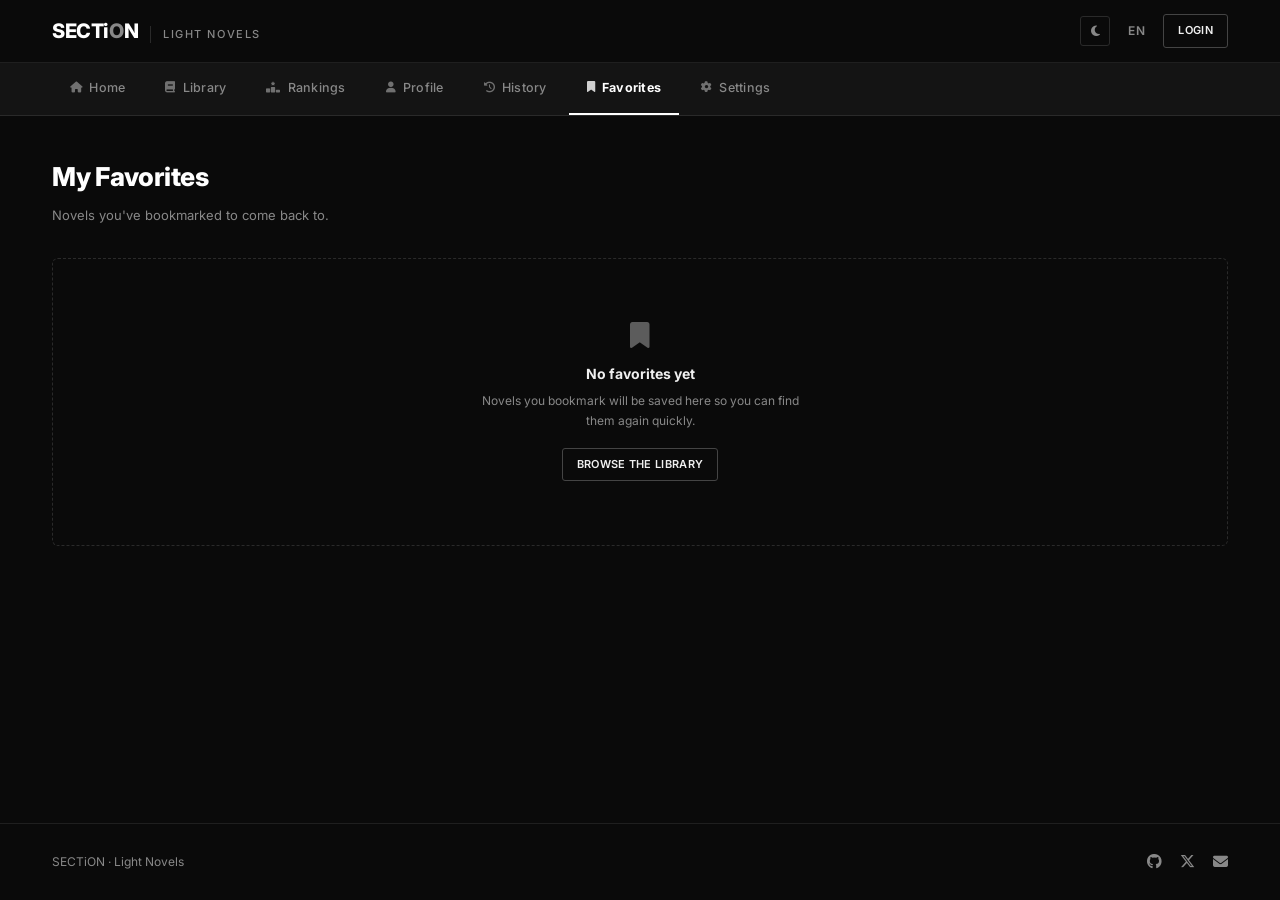
==== commit 94537fdc: "Add functional light mode - New html.theme-light CSS overrides invert the monochrome palette   (whit" ====
--- a/favorites.html
+++ b/favorites.html
@@ -2,14 +2,20 @@
 <html lang="en">
 <head>
 <meta charset="UTF-8">
+<script>(function(){try{var d=JSON.parse(localStorage.getItem("section_db_v1"));if(d&&d.settings&&d.settings.theme==="light")document.documentElement.classList.add("theme-light");}catch(e){}})();</script>
 <meta name="viewport" content="width=device-width, initial-scale=1.0">
+<link rel="icon" type="image/x-icon" href="favicon.ico">
+<link rel="icon" type="image/png" sizes="32x32" href="favicon-32x32.png">
+<link rel="icon" type="image/png" sizes="16x16" href="favicon-16x16.png">
+<link rel="apple-touch-icon" sizes="180x180" href="apple-touch-icon.png">
+<link rel="manifest" href="site.webmanifest">
 <title>My Favorites — SECTiON</title>
 <link rel="preconnect" href="https://fonts.googleapis.com">
 <link href="https://fonts.googleapis.com/css2?family=Inter:wght@300;400;500;600;700;800&display=swap" rel="stylesheet">
 <link rel="stylesheet" href="https://cdnjs.cloudflare.com/ajax/libs/font-awesome/6.5.1/css/all.min.css">
 <link rel="stylesheet" href="style.css">
 </head>
-<body>
+<body data-page="favorites">
 
 <header class="topbar">
   <div class="topbar-inner">
@@ -18,8 +24,9 @@
       <span class="brand-sub">Light Novels</span>
     </div>
     <div class="topbar-right">
+      <button type="button" id="theme-toggle" class="theme-toggle-btn" title="Toggle light / dark mode"><i class="fa-solid fa-moon"></i></button>
       <span class="lang-switch">EN</span>
-      <a href="login.html" class="btn btn-outline btn-sm">Login</a>
+      <span id="auth-slot"><a href="login.html" class="btn btn-outline btn-sm">Login</a></span>
     </div>
   </div>
 </header>
@@ -42,7 +49,7 @@
     <h1 class="page-title">My Favorites</h1>
     <p class="page-subtitle">Novels you've bookmarked to come back to.</p>
 
-    <div class="novel-grid">
+    <div class="novel-grid" id="favorites-grid">
       <div class="empty-state">
         <i class="fa-solid fa-bookmark"></i>
         <div class="empty-state-title">No favorites yet</div>
@@ -50,20 +57,6 @@
         <a href="library.html" class="btn btn-outline btn-sm">Browse the Library</a>
       </div>
     </div>
-
-    <!--
-      Once favorites exist, list them like this (duplicate per novel):
-
-      <a href="novel-detail.html" class="novel-card">
-        <button class="remove-btn"><i class="fa-solid fa-xmark"></i></button>
-        <div class="cover" data-initial="漢"></div>
-        <div class="info">
-          <div class="genre-mini">Genre · Genre</div>
-          <div class="title">Novel Title</div>
-          <div class="meta-line"><span>0 ch.</span></div>
-        </div>
-      </a>
-    -->
 
   </div>
 </main>
@@ -79,5 +72,6 @@
   </div>
 </footer>
 
+<script src="js/app.js" defer></script>
 </body>
 </html>
--- a/style.css
+++ b/style.css
@@ -16,8 +16,12 @@
 
   --border: #2a2a2a;
   --border-soft: #1f1f1f;
+  --border-hover: #444444;
   --accent: #ffffff;
   --accent-dim: #cccccc;
+  --on-accent: #0a0a0a;
+  --toggle-on-bg: #3a3a3a;
+  --bar-blur-bg: rgba(10, 10, 10, 0.92);
 
   --radius: 6px;
   --radius-sm: 3px;
@@ -25,6 +29,39 @@
   --font: 'Inter', -apple-system, sans-serif;
 
   --ease: cubic-bezier(0.16, 1, 0.3, 1);
+}
+
+/* ==========================================================================
+   LIGHT MODE — same monochrome system, inverted
+   Applied via <html class="theme-light">, toggled in js/app.js
+   ========================================================================== */
+html.theme-light {
+  --bg-main: #ffffff;
+  --bg-secondary: #f6f6f6;
+  --bg-card: #ffffff;
+  --bg-hover: #f0f0f0;
+
+  --text-main: #111111;
+  --text-secondary: #6b6b6b;
+  --text-tertiary: #a3a3a3;
+  --text-highlight: #000000;
+
+  --border: #e3e3e3;
+  --border-soft: #ececec;
+  --border-hover: #b5b5b5;
+  --accent: #000000;
+  --accent-dim: #333333;
+  --on-accent: #ffffff;
+  --toggle-on-bg: #cfcfcf;
+  --bar-blur-bg: rgba(255, 255, 255, 0.92);
+}
+html.theme-light .cover,
+html.theme-light .detail-cover,
+html.theme-light .featured-cover,
+html.theme-light .recent-cover,
+html.theme-light .history-cover,
+html.theme-light .ranking-cover {
+  border: 1px solid var(--border);
 }
 
 * { margin: 0; padding: 0; box-sizing: border-box; }
@@ -122,6 +159,22 @@
   transition: color 0.2s var(--ease);
 }
 .lang-switch:hover { color: var(--text-main); }
+
+.theme-toggle-btn {
+  width: 30px;
+  height: 30px;
+  display: flex;
+  align-items: center;
+  justify-content: center;
+  border: 1px solid var(--border);
+  border-radius: var(--radius-sm);
+  background: transparent;
+  color: var(--text-secondary);
+  font-size: 12px;
+  cursor: pointer;
+  transition: all 0.2s var(--ease);
+}
+.theme-toggle-btn:hover { color: var(--text-main); border-color: var(--border-hover); }
 
 /* ==========================================================================
    BUTTONS
@@ -147,7 +200,7 @@
 .btn-outline {
   background: transparent;
   color: var(--text-main);
-  border-color: #3a3a3a;
+  border-color: var(--border-hover);
 }
 .btn-outline:hover {
   border-color: var(--text-highlight);
@@ -157,7 +210,7 @@
 
 .btn-solid {
   background: var(--text-highlight);
-  color: #0a0a0a;
+  color: var(--on-accent);
   border-color: var(--text-highlight);
 }
 .btn-solid:hover {
@@ -289,11 +342,11 @@
 
 .genre-tag:hover {
   color: var(--text-main);
-  border-color: #444444;
+  border-color: var(--border-hover);
 }
 
 .genre-tag.active {
-  color: #0a0a0a;
+  color: var(--on-accent);
   background: var(--text-highlight);
   border-color: var(--text-highlight);
   font-weight: 700;
@@ -427,7 +480,7 @@
 }
 
 .novel-card:hover {
-  border-color: #444444;
+  border-color: var(--border-hover);
   background: var(--bg-hover);
   transform: translateY(-2px);
 }
@@ -469,7 +522,7 @@
 }
 .novel-card .remove-btn:hover {
   background: var(--text-highlight);
-  color: #0a0a0a;
+  color: var(--on-accent);
 }
 
 .novel-card .info { padding: 14px; }
@@ -829,7 +882,7 @@
   border-radius: var(--radius-sm);
 }
 .status-pill.read { color: var(--text-tertiary); border: 1px solid var(--border); }
-.status-pill.unread { color: #0a0a0a; background: var(--text-highlight); }
+.status-pill.unread { color: var(--on-accent); background: var(--text-highlight); }
 
 /* ==========================================================================
    LIBRARY / FILTER BAR
@@ -863,7 +916,7 @@
   padding: 11px 14px 11px 38px;
   font-size: 13px;
 }
-.search-box input:focus { outline: none; border-color: #444; }
+.search-box input:focus { outline: none; border-color: var(--border-hover); }
 .search-box input::placeholder { color: var(--text-tertiary); }
 
 .select-box select {
@@ -891,8 +944,8 @@
   font-size: 12.5px; font-weight: 600; color: var(--text-secondary);
   transition: all 0.2s var(--ease);
 }
-.page-btn:hover { color: var(--text-main); border-color: #444; }
-.page-btn.active { background: var(--text-highlight); color: #0a0a0a; border-color: var(--text-highlight); font-weight: 800; }
+.page-btn:hover { color: var(--text-main); border-color: var(--border-hover); }
+.page-btn.active { background: var(--text-highlight); color: var(--on-accent); border-color: var(--text-highlight); font-weight: 800; }
 
 /* ==========================================================================
    RANKINGS
@@ -918,7 +971,7 @@
   transition: all 0.2s var(--ease);
 }
 .tab-btn:hover { color: var(--text-main); }
-.tab-btn.active { background: var(--text-highlight); color: #0a0a0a; }
+.tab-btn.active { background: var(--text-highlight); color: var(--on-accent); }
 
 .ranking-list { display: flex; flex-direction: column; gap: 10px; }
 
@@ -932,7 +985,7 @@
   border-radius: var(--radius);
   transition: all 0.2s var(--ease);
 }
-.ranking-row:hover { border-color: #444; background: var(--bg-hover); }
+.ranking-row:hover { border-color: var(--border-hover); background: var(--bg-hover); }
 
 .ranking-row.top3 { padding: 26px 30px; }
 
@@ -1016,7 +1069,7 @@
   color: var(--text-secondary);
   transition: all 0.2s var(--ease);
 }
-.submenu a:hover { color: var(--text-main); border-color: #444; }
+.submenu a:hover { color: var(--text-main); border-color: var(--border-hover); }
 
 .recent-row {
   display: flex;
@@ -1058,7 +1111,7 @@
   transition: all 0.2s var(--ease);
 }
 .chip:hover { color: var(--text-main); }
-.chip.active { background: var(--text-highlight); color: #0a0a0a; border-color: var(--text-highlight); }
+.chip.active { background: var(--text-highlight); color: var(--on-accent); border-color: var(--text-highlight); }
 
 .history-item {
   display: flex;
@@ -1145,7 +1198,7 @@
   background: var(--text-secondary);
   transition: all 0.2s var(--ease);
 }
-.toggle.on { background: #3a3a3a; border-color: var(--text-highlight); }
+.toggle.on { background: var(--toggle-on-bg); border-color: var(--text-highlight); }
 .toggle.on::after { left: 22px; background: var(--text-highlight); }
 
 .settings-row select {
@@ -1186,7 +1239,7 @@
   position: sticky;
   top: 0;
   z-index: 20;
-  background: rgba(10,10,10,0.92);
+  background: var(--bar-blur-bg);
   backdrop-filter: blur(8px);
   border-bottom: 1px solid var(--border-soft);
   padding: 14px 0;
@@ -1231,7 +1284,7 @@
   color: var(--text-secondary);
   font-size: 12px;
 }
-.reader-tool-btn:hover { color: var(--text-main); border-color: #444; }
+.reader-tool-btn:hover { color: var(--text-main); border-color: var(--border-hover); }
 
 .reader-content {
   max-width: 720px;
@@ -1399,7 +1452,7 @@
   color: var(--text-secondary);
   font-size: 12px;
 }
-.icon-btn:hover { color: var(--text-main); border-color: #444; }
+.icon-btn:hover { color: var(--text-main); border-color: var(--border-hover); }
 .icon-btn.danger:hover { color: #ffffff; border-color: #ffffff; }
 
 .add-chapter-row {
@@ -1424,9 +1477,64 @@
   .form-grid { grid-template-columns: 1fr; }
 }
 
+.chapter-admin-row { flex-wrap: wrap; }
+.chapter-admin-content {
+  display: none;
+  width: 100%;
+  order: 5;
+  margin: 10px 0 4px 54px;
+}
+.chapter-admin-row.open .chapter-admin-content { display: block; }
+.chapter-admin-content textarea {
+  width: 100%;
+  background: var(--bg-main);
+  border: 1px solid var(--border);
+  border-radius: var(--radius-sm);
+  color: var(--text-main);
+  padding: 12px 14px;
+  font-size: 13.5px;
+  font-family: var(--font);
+  line-height: 1.7;
+  min-height: 220px;
+  resize: vertical;
+}
+.chapter-admin-content textarea:focus { outline: none; border-color: var(--text-highlight); }
+.chapter-admin-content .content-save-row {
+  display: flex;
+  justify-content: flex-end;
+  gap: 8px;
+  margin-top: 8px;
+}
+.chapter-admin-content .content-hint {
+  font-size: 11px;
+  color: var(--text-tertiary);
+  margin-bottom: 8px;
+}
+.icon-btn.active { color: var(--text-highlight); border-color: var(--text-highlight); }
+
+.add-chapter-row { flex-direction: column; align-items: stretch; }
+.add-chapter-row .add-chapter-title-row { display: flex; gap: 10px; }
+.add-chapter-row textarea {
+  width: 100%;
+  background: var(--bg-main);
+  border: 1px solid var(--border);
+  border-radius: var(--radius-sm);
+  color: var(--text-main);
+  padding: 10px 14px;
+  font-size: 13px;
+  font-family: var(--font);
+  min-height: 100px;
+  resize: vertical;
+}
+.add-chapter-row textarea:focus { outline: none; border-color: var(--text-highlight); }
+.add-chapter-row textarea::placeholder { color: var(--text-tertiary); }
+
+.chapter-admin-status.draft { color: var(--text-tertiary); }
+.chapter-admin-status.written { color: var(--text-highlight); }
+
 .danger-text { color: #999999; }
 .btn-danger {
-  border-color: #444;
+  border-color: var(--border-hover);
   color: var(--text-main);
 }
 .btn-danger:hover { border-color: #ffffff; background: var(--bg-hover); }
